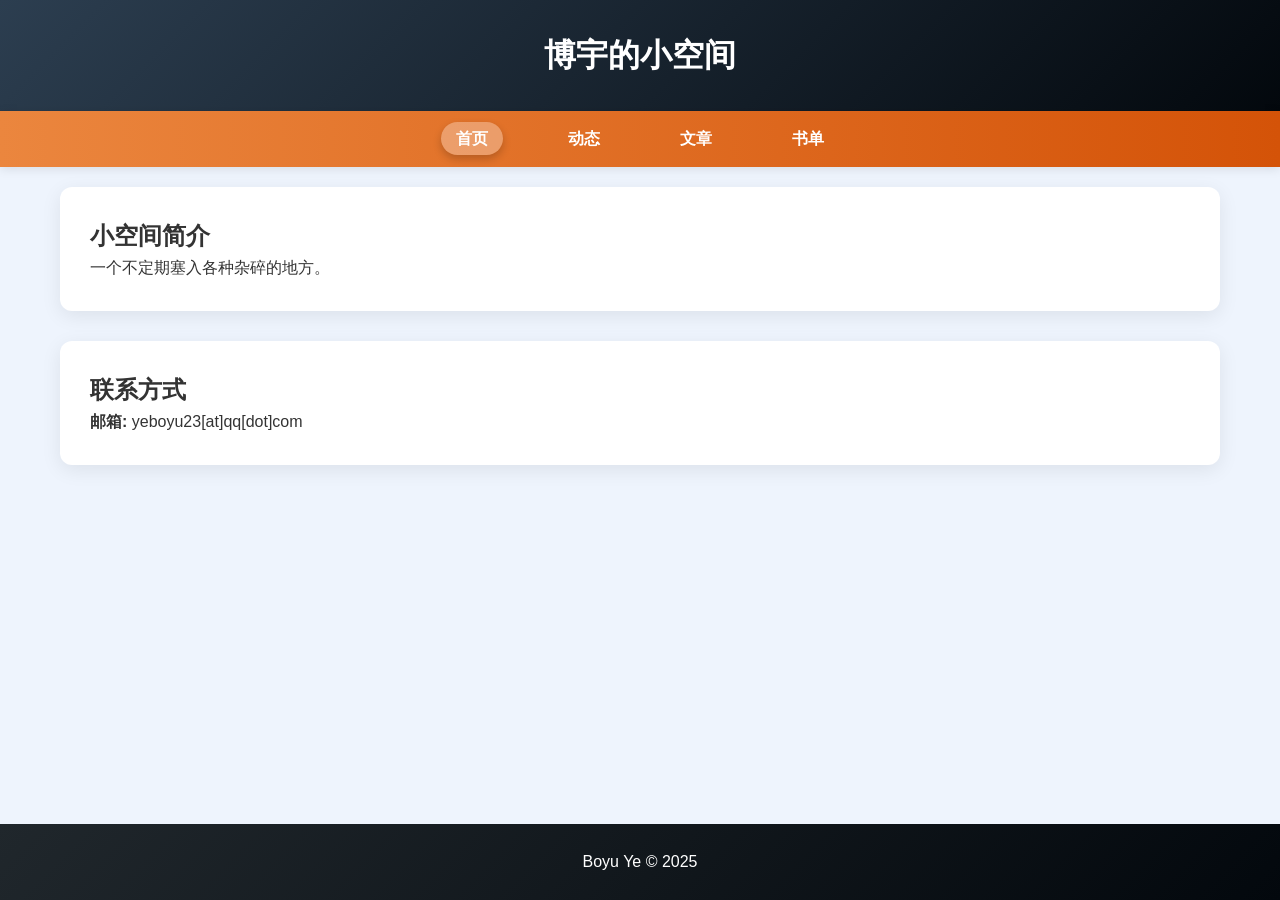
==== index.html @ 8cea668e "Change color of UI" ====
<!DOCTYPE html>
<html lang="zh-CN">
<head>
    <meta charset="UTF-8">
    <meta name="viewport" content="width=device-width, initial-scale=1.0">
    <title>Boyu Ye</title>
    <style>
        /* 基础样式 */
        * {
            margin: 0;
            padding: 0;
            box-sizing: border-box;
        }
        
        html, body {
            height: 100%;
            font-family: 'Arial', sans-serif;
            line-height: 1.6;
            background: #eef4fd;
            color: #333;
        }
        
        /* 使用Flexbox布局确保页脚在底部 */
        body {
            display: flex;
            flex-direction: column;
            min-height: 100vh;
        }
        
        /* 主要内容区域，可以自动扩展以填充空间 */
        main {
            flex: 1 0 auto;
            padding: 20px;
            max-width: 1200px;
            width: 100%;
            margin: 0 auto;
        }
        
        /* 页头样式 */
        header {
            background: linear-gradient(135deg, #2c3e50, #03080d);
            color: #ffffff;
            padding: 30px 0;
            text-align: center;
            box-shadow: 0 2px 10px rgba(0,0,0,0.2);
        }
        
        /* 导航样式 */
        nav {
            background: linear-gradient(90deg, rgb(235, 134, 62), rgb(212, 83, 8));
            color: #ffffff;
            text-align: center;
            padding: 15px 0;
            box-shadow: 0 2px 10px rgba(0,0,0,0.1);
        }
        
        nav ul {
            padding: 0;
            display: flex;
            justify-content: center;
            list-style: none;
        }
        
        nav ul li {
            margin: 0 25px;
            position: relative;
        }
        
        nav a {
            color: #ffffff;
            text-decoration: none;
            font-weight: bold;
            transition: all 0.3s ease;
            padding: 8px 15px;
            border-radius: 20px;
        }
        
        nav a:hover {
            background-color: rgba(255, 255, 255, 0.2);
            transform: translateY(-2px);
        }
        
        /* 当前页面高亮 */
        nav a.current {
            background-color: rgba(255, 255, 255, 0.3);
            box-shadow: 0 4px 8px rgba(0,0,0,0.2);
        }
        
        /* 内容区域样式 */
        .content {
            background: white;
            padding: 30px;
            border-radius: 12px;
            box-shadow: 0 5px 20px rgba(0,0,0,0.08);
            margin-bottom: 30px;
            transition: transform 0.3s ease;
        }
        
        .content:hover {
            transform: translateY(-5px);
        }
        
        /* 动态消息样式 */
        .timeline {
            margin-top: 10px; /*与标题的间距*/
        }
        
        .timeline-item {    /*将时间放在标题左侧*/
            padding: 15px 0;
            border-bottom: 2px solid #3d3d3dac;
            display: flex;
        }
        
        .timeline-item:last-child {
            border-bottom: none;
        }
        
        .timeline-date {
            font-size: 18px; /* 放大字体大小，可以按需调整值，例如：18px, 1.5rem 等 */
            min-width: 100px;
            font-weight: bold;
            color: #fa7f04;
        }
        
        .timeline-content {
            flex: 1;
        }
        
        /*tag样式*/
        .tagline {
            display: flex;
            flex-wrap: wrap;
            gap: 10px;
            margin-top: 15px;
        }
        
        .tag {
            background: #fa7f04;
            color: white;
            padding: 5px 12px;
            border-radius: 15px;
            font-size: 0.9em;
        }
        
        /* 页脚样式 - 保持在底部 */
        footer {
            background: linear-gradient(135deg, #20272c, #03080d);
            color: #ffffff;
            text-align: center;
            padding: 25px 0;
            margin-top: auto; /* 关键属性：确保页脚保持在底部 */
            width: 100%;
        }
        
        .social-links {
            margin-top: 10px;
        }
        
        .social-links a {
            color: white;
            margin: 0 10px;
            font-size: 1.2em;
            transition: color 0.3s ease;
        }
        
        .social-links a:hover {
            color: #6A5ACD;
        }
        
        /* 响应式设计 */
        @media (max-width: 768px) {
            nav ul {
                flex-direction: column;
                gap: 10px;
            }
            
            nav ul li {
                margin: 5px 0;
            }
            
            main {
                padding: 15px;
            }
            
            .content {
                padding: 20px;
            }
            
            .profile {
                flex-direction: column;
                text-align: center;
            }
        }
        
        /* 标题样式 */
        h1, h2 {
            position: center;
        }
        
        h1:after, h2:after {
            content: '';
            position: absolute;
            bottom: 0;
            left: 50%;
            background: linear-gradient(90deg, #4A90E2, #6A5ACD);
            border-radius: 2px;
        }
        
        h2:after {
            width: 60px;
        }
        
        /* 页面内容样式 */
        .page-content {
            display: none;
            animation: fadeIn 0.5s ease;
        }
        
        .page-content.active {
            display: block;
        }
        
        @keyframes fadeIn {
            from { opacity: 0; }
            to { opacity: 1; }
        }
        a {
            color: #bf2d2d;
            text-decoration: none;
            transition: all 0.3s ease;
        }
        
        a:hover {
            color: #6A5ACD;
            text-decoration: underline;
        }
        
        /* 按钮样式链接 
        .link-button {

            display: inline-block;
            background: #4A90E2;
            color: white;
            padding: 12px 25px;
            border-radius: 50px;
            margin: 10px 15px 10px 0;
            font-weight: 600;
            box-shadow: 0 4px 10px rgba(74, 144, 226, 0.3);
            transition: all 0.3s ease;
        }
        
        .link-button:hover {
            background: #6A5ACD;
            transform: translateY(-3px);
            box-shadow: 0 6px 15px rgba(106, 90, 205, 0.4);
            text-decoration: none;
        }
        */
    </style>
</head>
<body>
    <header>
        <h1>博宇的小空间</h1>
    </header>
    <nav>
        <ul>
            <li><a href="" class="nav-link current" data-page="home">首页</a></li>
            <li><a href="" class="nav-link" data-page="updates">动态</a></li>
            <li><a href="" class="nav-link" data-page="papers">文章</a></li>
            <li><a href="" class="nav-link" data-page="books">书单</a></li>
        </ul>
    </nav>
    <main>

        <!-- 首页内容 -->
        <div id="home" class="page-content active">

            <div class="content">
                        <h2>小空间简介</h2>
                        <p>一个不定期塞入各种杂碎的地方。</p>
            </div>

            <div class="content">
                <h2>联系方式</h2>
                <p><strong>邮箱:</strong> yeboyu23[at]qq[dot]com</p>
            </div>
        
        </div>
        
        <!-- 动态页面 -->
        <div id="updates" class="page-content">

            <div class="content">
                <h1>动态 2025</h1>
                <div class="timeline">

                    <div class="timeline-item">
                        <div class="timeline-date"><p>2025-9-19</p></div>
                        <div class="timeline-content">
                            <h3>更改UI配色</h3>
                            <p>调整了导航栏以及链接的配色</p>
                        </div>
                    </div>

                    <div class="timeline-item">
                        <div class="timeline-date"><p>2025-8-27</p></div>
                        <div class="timeline-content">
                            <h3>建立新页面</h3>
                            <p>建立“书单”页面</p>
                        </div>
                    </div>

                    
                    <div class="timeline-item">
                        <div class="timeline-date"><p>2025-8-25</p><p>18:05</p></div>
                        <div class="timeline-content">
                            <h3>网页建立</h3>
                            <p>搭建好网站啦~</p>
                            <div class="tagline">
                                <div class="tag">HTML</div> <div class="tag">网页</div>
                            </div>
                        </div>  
                    </div>
                    
                </div>
            </div>
        </div>

    <!--文章页面-->    
    <div id="papers" class="page-content">
        <p>*部分链接可能需要科学上网才能打开</p>
        <div class="content">
        <h1>文章目录 2025</h1>
        <div class="timeline">
            <!--目录内容开始-->

            <div class="timeline-item">
                <div class="timeline-date">2025-8-4</div>
                <div class="timeline-content">
                    <h3>交换代数 (Commutative Algebra through Exercises) 随笔 </h3>
                    <p>叶博宇</p>
                    <div class="tagline">
                        <div class="tag">交换代数</div><div class="tag"><a href="https://github.com/boyuye/boyuye.github.io/blob/homepage/pdf_folder/CommAlg.pdf" target="_blank">PDF文件</a></div>
                    </div>
                </div>
            </div>

            <div class="timeline-item">
                <div class="timeline-date">2025-6-25</div>
                    <div class="timeline-content">
                        <h3>常见偏微分方程及其解法</h3>
                        <p>叶博宇</p>
                        <div class="tagline">
                            <div class="tag">偏微分方程</div><div class="tag"><a href="https://github.com/boyuye/boyuye.github.io/blob/homepage/pdf_folder/PDE.pdf">PDF文件</a></div>
                        </div>
                    </div>
            </div>

        <!--目录内容结束-->
            
    </div>
    </div>


    <div class="content">
        <h1>文章目录 2024</h1>
        <div class="timeline">
            <!--目录内容开始-->

        <div class="timeline-item">
                <div class="timeline-date">2024-6-2</div>
                <div class="timeline-content"><h3>代数学(残次品)</h3><p>叶博宇</p>
                    <div class="tagline">
                    <div class="tag">线性代数</div><div class="tag">抽象代数</div><div class="tag"><a href="https://github.com/boyuye/boyuye.github.io/blob/homepage/pdf_folder/algebramain.pdf">PDF文件</a></div></div>
            </div>
        </div>

            <div class="timeline-item">
                <div class="timeline-date">2024-4-13</div>
                <div class="timeline-content"><h3>数学分析(残次品)</h3><p>叶博宇</p>
                    <div class="tagline">
                    <div class="tag">数学分析</div><div class="tag"><a href="https://github.com/boyuye/boyuye.github.io/blob/homepage/pdf_folder/Analysis.pdf">PDF文件</a></div></div>
            </div>
        </div>

        
        <!--目录内容结束-->
    </div>

    </div>

    </div>

    
    <!--书单页面-->
<div id="books" class="page-content">
    <div class="content"><h1>同调代数</h1>
        <div class="timeline">
                <!--目录内容开始-->
                <div class="timeline-item">
                    <div class="timeline-date">2025-8-27</div>
                        <div class="timeline-content">
                            <h3>An Introduction to Homological Algebra</h3>
                            <p>Charles A. Weibel</p>
                            <div class="tagline">
                                <div class="tag">同调代数</div><div class="tag"><a href="https://www.sas.rochester.edu/mth/sites/doug-ravenel/otherpapers/weibel-homv2.pdf">PDF文件</a></div>
                            </div>
                        </div>
                </div>


                <!--目录内容结束-->
        </div>
    </div>

<!---->



    <div class="content"><h1>代数几何</h1>
        <div class="timeline">
            <!--目录内容开始-->


            <div class="timeline-item">
                <div class="timeline-date">2025-8-27</div>
                <div class="timeline-content">
                    <h3> <p>Commutative Algebra</a></p><h4>with a View Toward Algebraic Geometry</h4></h3>
                    <p>David Eisenbud</p>
                    <div class="tagline">
                        <div class="tag">代数几何</div><div class="tag">交换代数</div><div class="tag"><a href="https://link.springer.com/book/10.1007/978-1-4612-5350-1">书籍详情</a></div>
                    </div>
                </div>
            </div>
            
            <div class="timeline-item">
                <div class="timeline-date">2025-8-27</div>
                <div class="timeline-content">
                    <h3> <p><a href="https://stacks.math.columbia.edu/" target="_blank">Stacks Project</a></p></h3>
                    <p>Columbia University in the City of New York</p>
                    <div class="tagline">
                        <div class="tag">代数几何</div>
                    </div>
                </div>
            </div>

            <div class="timeline-item">
                <div class="timeline-date">2025-8-27</div>
                <div class="timeline-content">
                    <h3> <p>Algebraic Geometry and Arithmetic Curves</p></h3>
                    <p> 刘青, Reinie Erné (Translator)</p>
                    <div class="tagline">
                        <div class="tag">代数几何</div><div class="tag"><a href="https://global.oup.com/academic/product/algebraic-geometry-and-arithmetic-curves-9780199202492?cc=tw&lang=en&">书籍详情</a></div>
                    </div>
                </div>
            </div>

            <div class="timeline-item">
                <div class="timeline-date">2025-8-27</div>
                <div class="timeline-content">
                    <h3> <p>Algebraic Geometry I</p><h4>Schemes With Examples and Exercises </h4></h3>
                    <p> Ulrich Görtz, Torsten Wedhorn</p>
                    <div class="tagline">
                        <div class="tag">代数几何</div><div class="tag"><a href="http://www.stat.ucla.edu/~ywu/1scheme.pdf" target="_blank">PDF文件</a></div>
                    </div>
                </div>
            </div>

            <div class="timeline-item">
                <div class="timeline-date">2025-8-27</div>
                <div class="timeline-content">
                    <h3>THE RISING SEA:Foundations of Algebraic Geometry</h3>
                    <p> Ravi Vakil</p>
                    <div class="tagline">
                        <div class="tag">代数几何</div><div class="tag"><a href="https://math.stanford.edu/~vakil/216blog/FOAGjul2724public.pdf" target="_blank">PDF文件</a></div>
                    </div>
                </div>
            </div>

            <!--目录内容结束-->
        </div>
    </div>
</div>



<!------------------页面底线------------------->
    </main>


    


    <footer>
        <p>Boyu Ye © 2025</p>
    </footer>

    <script>
        // 页面导航功能
        document.addEventListener('DOMContentLoaded', function() {
            // 获取所有导航链接
            const navLinks = document.querySelectorAll('.nav-link');
            const pageContents = document.querySelectorAll('.page-content');
            
            // 为每个导航链接添加点击事件
            navLinks.forEach(link => {
                link.addEventListener('click', function(e) {
                    e.preventDefault();
                    
                    // 获取目标页面ID
                    const targetPage = this.getAttribute('data-page');
                    
                    // 隐藏所有页面内容
                    pageContents.forEach(page => {
                        page.classList.remove('active');
                    });
                    
                    // 显示目标页面
                    document.getElementById(targetPage).classList.add('active');
                    
                    // 更新导航链接的活动状态
                    navLinks.forEach(link => {
                        link.classList.remove('current');
                    });
                    this.classList.add('current');
                    
                    // 滚动到页面顶部
                    window.scrollTo(0, 0);
                });
            });
        });
    </script>
</body>
</html>
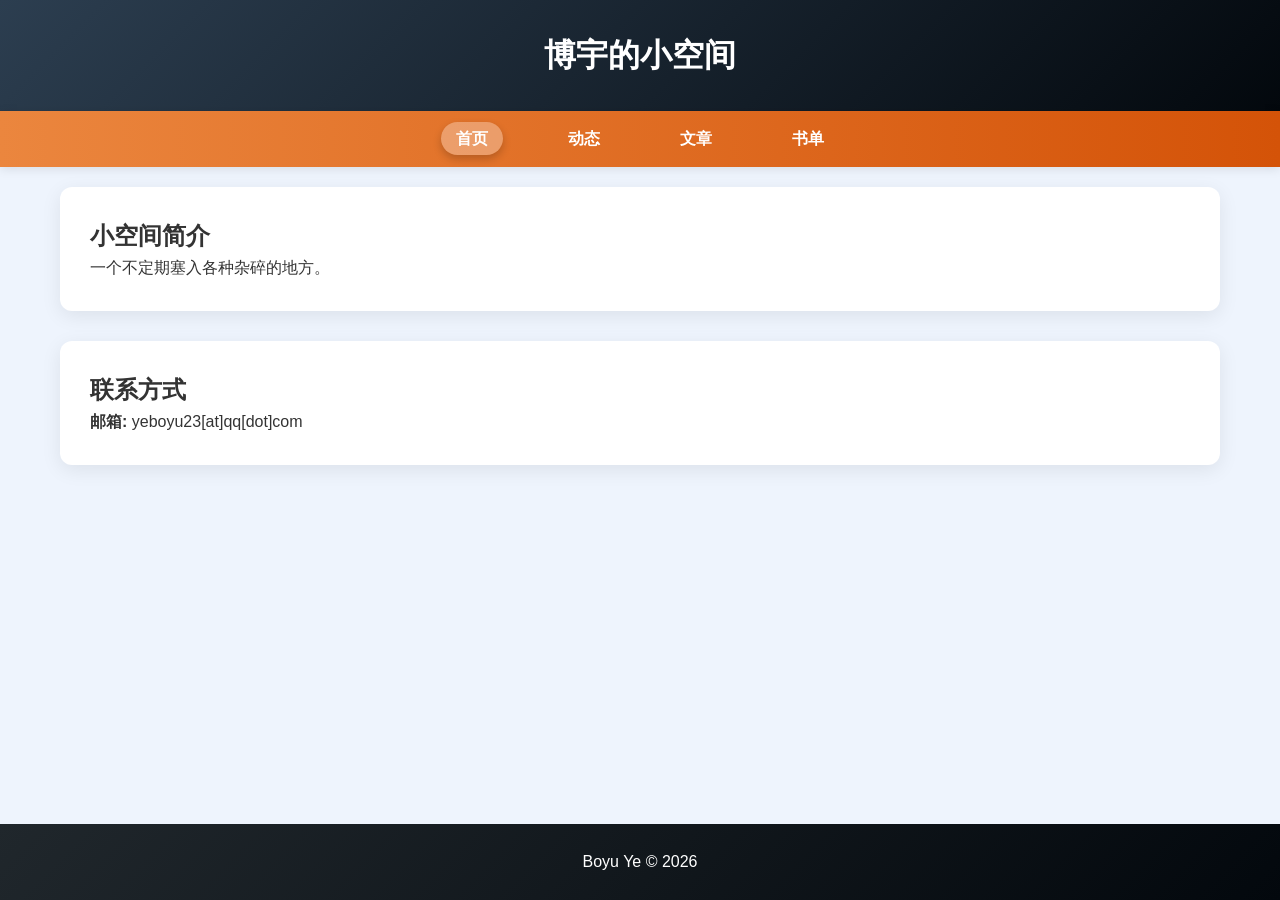
==== commit b56b1f62: "Add files via upload" ====
--- a/index.html
+++ b/index.html
@@ -3,8 +3,8 @@
 <head>
     <meta charset="UTF-8">
     <meta name="viewport" content="width=device-width, initial-scale=1.0">
-    <title>Boyu Ye</title>
-    <style>
+    <title>Boyu Ye - 首页</title>
+        <style>
         /* 基础样式 */
         * {
             margin: 0;
@@ -109,6 +109,8 @@
             padding: 15px 0;
             border-bottom: 2px solid #3d3d3dac;
             display: flex;
+            position: relative;
+            /*align-items: center;*/
         }
         
         .timeline-item:last-child {
@@ -124,8 +126,39 @@
         
         .timeline-content {
             flex: 1;
-        }
-        
+            padding-right: 150px
+        }
+        
+        /* 下载链接容器 - 放在右边中间 */
+        .download-link {
+            position: absolute;
+            right: 0;
+            top: 50%;
+            transform: translateY(-50%);
+            display: flex;
+            align-items: center;
+        }
+        
+        .download-link a {
+            background: #4A90E2;
+            color: white !important;
+            padding: 6px 14px;
+            border-radius: 20px;
+            text-decoration: none;
+            font-weight: 600;
+            font-size: 0.85em;
+            transition: all 0.3s ease;
+            box-shadow: 0 2px 8px rgba(74, 144, 226, 0.3);
+            white-space: nowrap;
+        }
+        
+        .download-link a:hover {
+            background: #357ABD;
+            transform: translateY(-2px);
+            box-shadow: 0 4px 12px rgba(74, 144, 226, 0.5);
+            text-decoration: none;
+        }
+
         /*tag样式*/
         .tagline {
             display: flex;
@@ -235,46 +268,31 @@
             text-decoration: underline;
         }
         
-        /* 按钮样式链接 
-        .link-button {
-
-            display: inline-block;
-            background: #4A90E2;
-            color: white;
-            padding: 12px 25px;
-            border-radius: 50px;
-            margin: 10px 15px 10px 0;
-            font-weight: 600;
-            box-shadow: 0 4px 10px rgba(74, 144, 226, 0.3);
-            transition: all 0.3s ease;
-        }
-        
-        .link-button:hover {
-            background: #6A5ACD;
-            transform: translateY(-3px);
-            box-shadow: 0 6px 15px rgba(106, 90, 205, 0.4);
-            text-decoration: none;
-        }
-        */
+        /* 导航栏链接hover时不改变颜色 */
+        nav a:hover {
+            color: #ffffff;
+            text-decoration: none;
+        }
     </style>
 </head>
 <body>
     <header>
         <h1>博宇的小空间</h1>
+        <p></p>
     </header>
+    
     <nav>
         <ul>
-            <li><a href="" class="nav-link current" data-page="home">首页</a></li>
-            <li><a href="" class="nav-link" data-page="updates">动态</a></li>
-            <li><a href="" class="nav-link" data-page="papers">文章</a></li>
-            <li><a href="" class="nav-link" data-page="books">书单</a></li>
+            <li><a href="index.html" class="current">首页</a></li>
+            <li><a href="news.html">动态</a></li>
+            <li><a href="papers.html">文章</a></li>
+            <li><a href="books.html">书单</a></li>
         </ul>
     </nav>
+
     <main>
 
         <!-- 首页内容 -->
-        <div id="home" class="page-content active">
-
             <div class="content">
                         <h2>小空间简介</h2>
                         <p>一个不定期塞入各种杂碎的地方。</p>
@@ -284,251 +302,14 @@
                 <h2>联系方式</h2>
                 <p><strong>邮箱:</strong> yeboyu23[at]qq[dot]com</p>
             </div>
-        
         </div>
-        
-        <!-- 动态页面 -->
-        <div id="updates" class="page-content">
-
-            <div class="content">
-                <h1>动态 2025</h1>
-                <div class="timeline">
-
-                    <div class="timeline-item">
-                        <div class="timeline-date"><p>2025-9-19</p></div>
-                        <div class="timeline-content">
-                            <h3>更改UI配色</h3>
-                            <p>调整了导航栏以及链接的配色</p>
-                        </div>
-                    </div>
-
-                    <div class="timeline-item">
-                        <div class="timeline-date"><p>2025-8-27</p></div>
-                        <div class="timeline-content">
-                            <h3>建立新页面</h3>
-                            <p>建立“书单”页面</p>
-                        </div>
-                    </div>
-
-                    
-                    <div class="timeline-item">
-                        <div class="timeline-date"><p>2025-8-25</p><p>18:05</p></div>
-                        <div class="timeline-content">
-                            <h3>网页建立</h3>
-                            <p>搭建好网站啦~</p>
-                            <div class="tagline">
-                                <div class="tag">HTML</div> <div class="tag">网页</div>
-                            </div>
-                        </div>  
-                    </div>
-                    
-                </div>
-            </div>
-        </div>
-
-    <!--文章页面-->    
-    <div id="papers" class="page-content">
-        <p>*部分链接可能需要科学上网才能打开</p>
-        <div class="content">
-        <h1>文章目录 2025</h1>
-        <div class="timeline">
-            <!--目录内容开始-->
-
-            <div class="timeline-item">
-                <div class="timeline-date">2025-8-4</div>
-                <div class="timeline-content">
-                    <h3>交换代数 (Commutative Algebra through Exercises) 随笔 </h3>
-                    <p>叶博宇</p>
-                    <div class="tagline">
-                        <div class="tag">交换代数</div><div class="tag"><a href="https://github.com/boyuye/boyuye.github.io/blob/homepage/pdf_folder/CommAlg.pdf" target="_blank">PDF文件</a></div>
-                    </div>
-                </div>
-            </div>
-
-            <div class="timeline-item">
-                <div class="timeline-date">2025-6-25</div>
-                    <div class="timeline-content">
-                        <h3>常见偏微分方程及其解法</h3>
-                        <p>叶博宇</p>
-                        <div class="tagline">
-                            <div class="tag">偏微分方程</div><div class="tag"><a href="https://github.com/boyuye/boyuye.github.io/blob/homepage/pdf_folder/PDE.pdf">PDF文件</a></div>
-                        </div>
-                    </div>
-            </div>
-
-        <!--目录内容结束-->
-            
-    </div>
-    </div>
-
-
-    <div class="content">
-        <h1>文章目录 2024</h1>
-        <div class="timeline">
-            <!--目录内容开始-->
-
-        <div class="timeline-item">
-                <div class="timeline-date">2024-6-2</div>
-                <div class="timeline-content"><h3>代数学(残次品)</h3><p>叶博宇</p>
-                    <div class="tagline">
-                    <div class="tag">线性代数</div><div class="tag">抽象代数</div><div class="tag"><a href="https://github.com/boyuye/boyuye.github.io/blob/homepage/pdf_folder/algebramain.pdf">PDF文件</a></div></div>
-            </div>
-        </div>
-
-            <div class="timeline-item">
-                <div class="timeline-date">2024-4-13</div>
-                <div class="timeline-content"><h3>数学分析(残次品)</h3><p>叶博宇</p>
-                    <div class="tagline">
-                    <div class="tag">数学分析</div><div class="tag"><a href="https://github.com/boyuye/boyuye.github.io/blob/homepage/pdf_folder/Analysis.pdf">PDF文件</a></div></div>
-            </div>
-        </div>
-
-        
-        <!--目录内容结束-->
-    </div>
-
-    </div>
-
-    </div>
-
-    
-    <!--书单页面-->
-<div id="books" class="page-content">
-    <div class="content"><h1>同调代数</h1>
-        <div class="timeline">
-                <!--目录内容开始-->
-                <div class="timeline-item">
-                    <div class="timeline-date">2025-8-27</div>
-                        <div class="timeline-content">
-                            <h3>An Introduction to Homological Algebra</h3>
-                            <p>Charles A. Weibel</p>
-                            <div class="tagline">
-                                <div class="tag">同调代数</div><div class="tag"><a href="https://www.sas.rochester.edu/mth/sites/doug-ravenel/otherpapers/weibel-homv2.pdf">PDF文件</a></div>
-                            </div>
-                        </div>
-                </div>
-
-
-                <!--目录内容结束-->
-        </div>
-    </div>
-
-<!---->
-
-
-
-    <div class="content"><h1>代数几何</h1>
-        <div class="timeline">
-            <!--目录内容开始-->
-
-
-            <div class="timeline-item">
-                <div class="timeline-date">2025-8-27</div>
-                <div class="timeline-content">
-                    <h3> <p>Commutative Algebra</a></p><h4>with a View Toward Algebraic Geometry</h4></h3>
-                    <p>David Eisenbud</p>
-                    <div class="tagline">
-                        <div class="tag">代数几何</div><div class="tag">交换代数</div><div class="tag"><a href="https://link.springer.com/book/10.1007/978-1-4612-5350-1">书籍详情</a></div>
-                    </div>
-                </div>
-            </div>
-            
-            <div class="timeline-item">
-                <div class="timeline-date">2025-8-27</div>
-                <div class="timeline-content">
-                    <h3> <p><a href="https://stacks.math.columbia.edu/" target="_blank">Stacks Project</a></p></h3>
-                    <p>Columbia University in the City of New York</p>
-                    <div class="tagline">
-                        <div class="tag">代数几何</div>
-                    </div>
-                </div>
-            </div>
-
-            <div class="timeline-item">
-                <div class="timeline-date">2025-8-27</div>
-                <div class="timeline-content">
-                    <h3> <p>Algebraic Geometry and Arithmetic Curves</p></h3>
-                    <p> 刘青, Reinie Erné (Translator)</p>
-                    <div class="tagline">
-                        <div class="tag">代数几何</div><div class="tag"><a href="https://global.oup.com/academic/product/algebraic-geometry-and-arithmetic-curves-9780199202492?cc=tw&lang=en&">书籍详情</a></div>
-                    </div>
-                </div>
-            </div>
-
-            <div class="timeline-item">
-                <div class="timeline-date">2025-8-27</div>
-                <div class="timeline-content">
-                    <h3> <p>Algebraic Geometry I</p><h4>Schemes With Examples and Exercises </h4></h3>
-                    <p> Ulrich Görtz, Torsten Wedhorn</p>
-                    <div class="tagline">
-                        <div class="tag">代数几何</div><div class="tag"><a href="http://www.stat.ucla.edu/~ywu/1scheme.pdf" target="_blank">PDF文件</a></div>
-                    </div>
-                </div>
-            </div>
-
-            <div class="timeline-item">
-                <div class="timeline-date">2025-8-27</div>
-                <div class="timeline-content">
-                    <h3>THE RISING SEA:Foundations of Algebraic Geometry</h3>
-                    <p> Ravi Vakil</p>
-                    <div class="tagline">
-                        <div class="tag">代数几何</div><div class="tag"><a href="https://math.stanford.edu/~vakil/216blog/FOAGjul2724public.pdf" target="_blank">PDF文件</a></div>
-                    </div>
-                </div>
-            </div>
-
-            <!--目录内容结束-->
-        </div>
-    </div>
-</div>
-
-
-
-<!------------------页面底线------------------->
-    </main>
-
-
-    
-
+
+
+
+</main>
 
     <footer>
-        <p>Boyu Ye © 2025</p>
+        <p>Boyu Ye © 2026</p>
     </footer>
-
-    <script>
-        // 页面导航功能
-        document.addEventListener('DOMContentLoaded', function() {
-            // 获取所有导航链接
-            const navLinks = document.querySelectorAll('.nav-link');
-            const pageContents = document.querySelectorAll('.page-content');
-            
-            // 为每个导航链接添加点击事件
-            navLinks.forEach(link => {
-                link.addEventListener('click', function(e) {
-                    e.preventDefault();
-                    
-                    // 获取目标页面ID
-                    const targetPage = this.getAttribute('data-page');
-                    
-                    // 隐藏所有页面内容
-                    pageContents.forEach(page => {
-                        page.classList.remove('active');
-                    });
-                    
-                    // 显示目标页面
-                    document.getElementById(targetPage).classList.add('active');
-                    
-                    // 更新导航链接的活动状态
-                    navLinks.forEach(link => {
-                        link.classList.remove('current');
-                    });
-                    this.classList.add('current');
-                    
-                    // 滚动到页面顶部
-                    window.scrollTo(0, 0);
-                });
-            });
-        });
-    </script>
 </body>
 </html>
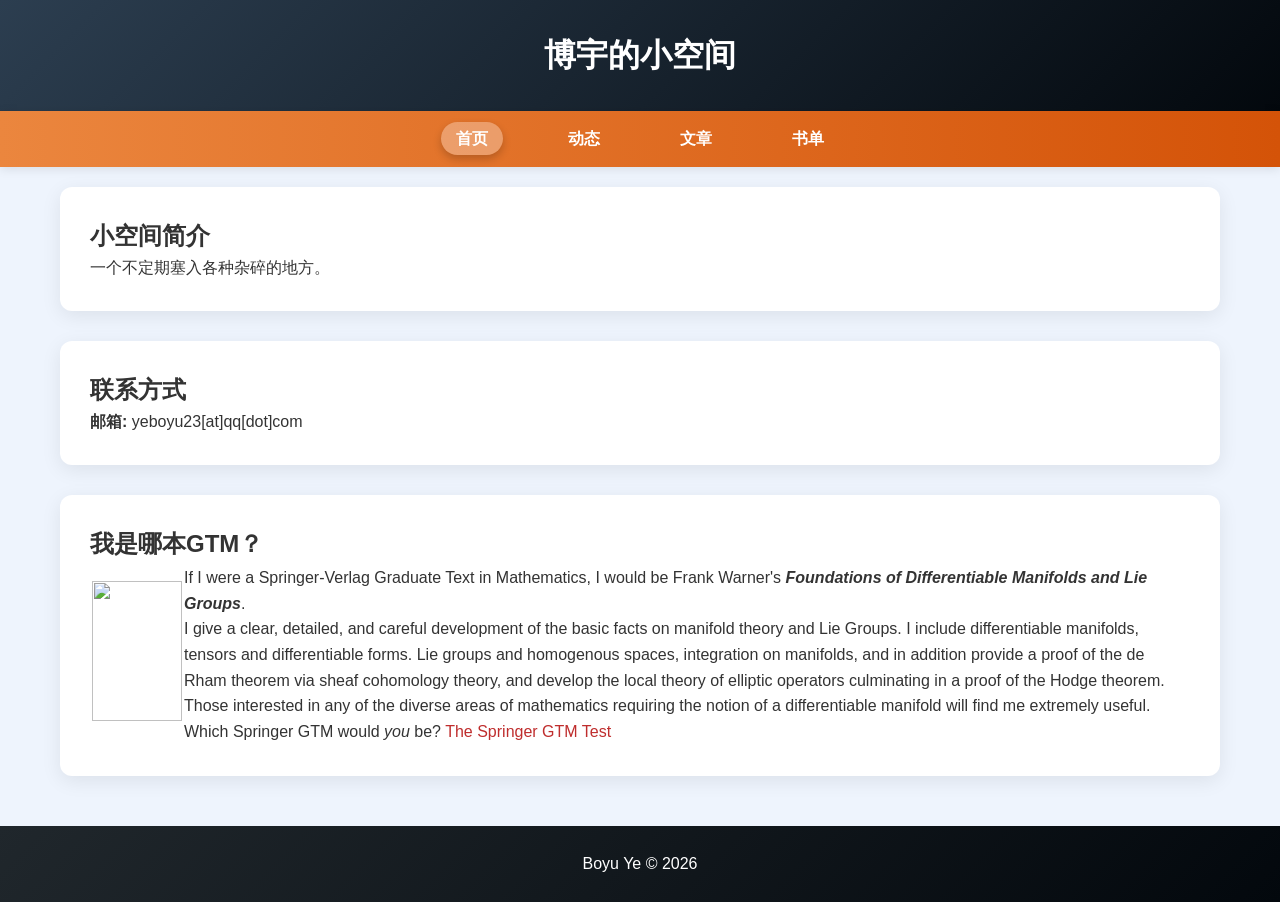
==== commit 999cde80: "Add two papers" ====
--- a/index.html
+++ b/index.html
@@ -304,8 +304,11 @@
             </div>
         </div>
 
-
-
+        <div class="content">
+        <h2>我是哪本GTM？</h2>
+        <table><tr><td><img src="http://math.jhu.edu/~savitt/GTM/warner.jpg" width=90 height=140 alt=""></td><td><p>If I were a Springer-Verlag Graduate Text in Mathematics, I would be Frank Warner's <b><i>Foundations of Differentiable Manifolds and Lie Groups</i></b>.</p><p> I give a clear, detailed, and careful development of the basic facts on manifold theory and Lie Groups. I include differentiable manifolds, tensors and differentiable forms. Lie groups and homogenous spaces, integration on manifolds, and in addition provide a proof of the de Rham theorem via sheaf cohomology theory, and develop the local theory of elliptic operators culminating in a proof of the Hodge theorem.  Those interested in any of the diverse areas of mathematics requiring the notion of a differentiable manifold will find me extremely useful.  </p> <p>Which Springer GTM would <i>you</i> be?  <a href="http://math.jhu.edu/~savitt/GTM.html">The Springer GTM Test</a></p></td></tr></table>
+
+    </div>
 </main>
 
     <footer>
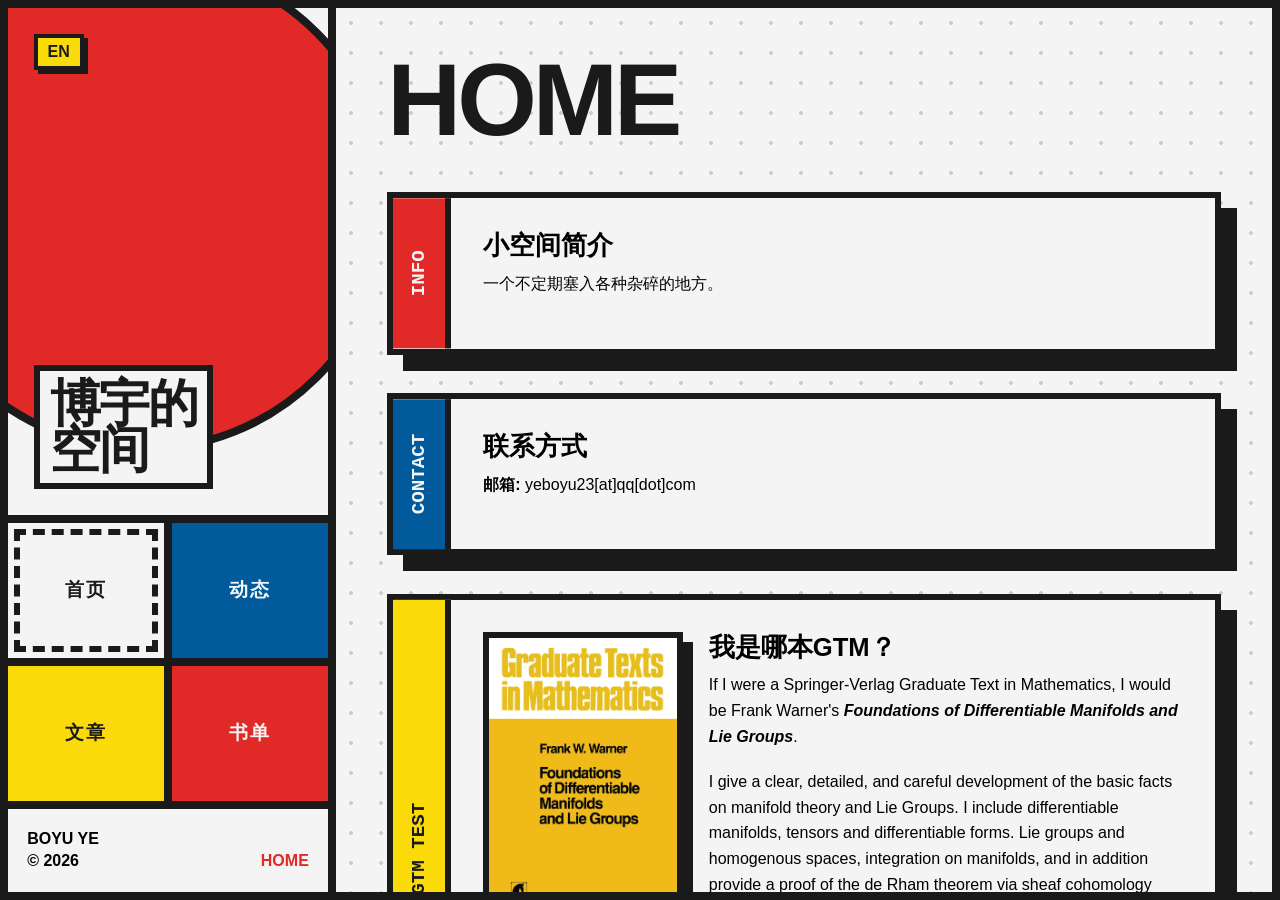
==== commit 7f223fdd: "Fix some bugs" ====
--- a/index.html
+++ b/index.html
@@ -1,318 +1,63 @@
-<!DOCTYPE html>
-<html lang="zh-CN">
-<head>
-    <meta charset="UTF-8">
-    <meta name="viewport" content="width=device-width, initial-scale=1.0">
-    <title>Boyu Ye - 首页</title>
-        <style>
-        /* 基础样式 */
-        * {
-            margin: 0;
-            padding: 0;
-            box-sizing: border-box;
-        }
-        
-        html, body {
-            height: 100%;
-            font-family: 'Arial', sans-serif;
-            line-height: 1.6;
-            background: #eef4fd;
-            color: #333;
-        }
-        
-        /* 使用Flexbox布局确保页脚在底部 */
-        body {
-            display: flex;
-            flex-direction: column;
-            min-height: 100vh;
-        }
-        
-        /* 主要内容区域，可以自动扩展以填充空间 */
-        main {
-            flex: 1 0 auto;
-            padding: 20px;
-            max-width: 1200px;
-            width: 100%;
-            margin: 0 auto;
-        }
-        
-        /* 页头样式 */
-        header {
-            background: linear-gradient(135deg, #2c3e50, #03080d);
-            color: #ffffff;
-            padding: 30px 0;
-            text-align: center;
-            box-shadow: 0 2px 10px rgba(0,0,0,0.2);
-        }
-        
-        /* 导航样式 */
-        nav {
-            background: linear-gradient(90deg, rgb(235, 134, 62), rgb(212, 83, 8));
-            color: #ffffff;
-            text-align: center;
-            padding: 15px 0;
-            box-shadow: 0 2px 10px rgba(0,0,0,0.1);
-        }
-        
-        nav ul {
-            padding: 0;
-            display: flex;
-            justify-content: center;
-            list-style: none;
-        }
-        
-        nav ul li {
-            margin: 0 25px;
-            position: relative;
-        }
-        
-        nav a {
-            color: #ffffff;
-            text-decoration: none;
-            font-weight: bold;
-            transition: all 0.3s ease;
-            padding: 8px 15px;
-            border-radius: 20px;
-        }
-        
-        nav a:hover {
-            background-color: rgba(255, 255, 255, 0.2);
-            transform: translateY(-2px);
-        }
-        
-        /* 当前页面高亮 */
-        nav a.current {
-            background-color: rgba(255, 255, 255, 0.3);
-            box-shadow: 0 4px 8px rgba(0,0,0,0.2);
-        }
-        
-        /* 内容区域样式 */
-        .content {
-            background: white;
-            padding: 30px;
-            border-radius: 12px;
-            box-shadow: 0 5px 20px rgba(0,0,0,0.08);
-            margin-bottom: 30px;
-            transition: transform 0.3s ease;
-        }
-        
-        .content:hover {
-            transform: translateY(-5px);
-        }
-        
-        /* 动态消息样式 */
-        .timeline {
-            margin-top: 10px; /*与标题的间距*/
-        }
-        
-        .timeline-item {    /*将时间放在标题左侧*/
-            padding: 15px 0;
-            border-bottom: 2px solid #3d3d3dac;
-            display: flex;
-            position: relative;
-            /*align-items: center;*/
-        }
-        
-        .timeline-item:last-child {
-            border-bottom: none;
-        }
-        
-        .timeline-date {
-            font-size: 18px; /* 放大字体大小，可以按需调整值，例如：18px, 1.5rem 等 */
-            min-width: 100px;
-            font-weight: bold;
-            color: #fa7f04;
-        }
-        
-        .timeline-content {
-            flex: 1;
-            padding-right: 150px
-        }
-        
-        /* 下载链接容器 - 放在右边中间 */
-        .download-link {
-            position: absolute;
-            right: 0;
-            top: 50%;
-            transform: translateY(-50%);
-            display: flex;
-            align-items: center;
-        }
-        
-        .download-link a {
-            background: #4A90E2;
-            color: white !important;
-            padding: 6px 14px;
-            border-radius: 20px;
-            text-decoration: none;
-            font-weight: 600;
-            font-size: 0.85em;
-            transition: all 0.3s ease;
-            box-shadow: 0 2px 8px rgba(74, 144, 226, 0.3);
-            white-space: nowrap;
-        }
-        
-        .download-link a:hover {
-            background: #357ABD;
-            transform: translateY(-2px);
-            box-shadow: 0 4px 12px rgba(74, 144, 226, 0.5);
-            text-decoration: none;
-        }
-
-        /*tag样式*/
-        .tagline {
-            display: flex;
-            flex-wrap: wrap;
-            gap: 10px;
-            margin-top: 15px;
-        }
-        
-        .tag {
-            background: #fa7f04;
-            color: white;
-            padding: 5px 12px;
-            border-radius: 15px;
-            font-size: 0.9em;
-        }
-        
-        /* 页脚样式 - 保持在底部 */
-        footer {
-            background: linear-gradient(135deg, #20272c, #03080d);
-            color: #ffffff;
-            text-align: center;
-            padding: 25px 0;
-            margin-top: auto; /* 关键属性：确保页脚保持在底部 */
-            width: 100%;
-        }
-        
-        .social-links {
-            margin-top: 10px;
-        }
-        
-        .social-links a {
-            color: white;
-            margin: 0 10px;
-            font-size: 1.2em;
-            transition: color 0.3s ease;
-        }
-        
-        .social-links a:hover {
-            color: #6A5ACD;
-        }
-        
-        /* 响应式设计 */
-        @media (max-width: 768px) {
-            nav ul {
-                flex-direction: column;
-                gap: 10px;
-            }
-            
-            nav ul li {
-                margin: 5px 0;
-            }
-            
-            main {
-                padding: 15px;
-            }
-            
-            .content {
-                padding: 20px;
-            }
-            
-            .profile {
-                flex-direction: column;
-                text-align: center;
-            }
-        }
-        
-        /* 标题样式 */
-        h1, h2 {
-            position: center;
-        }
-        
-        h1:after, h2:after {
-            content: '';
-            position: absolute;
-            bottom: 0;
-            left: 50%;
-            background: linear-gradient(90deg, #4A90E2, #6A5ACD);
-            border-radius: 2px;
-        }
-        
-        h2:after {
-            width: 60px;
-        }
-        
-        /* 页面内容样式 */
-        .page-content {
-            display: none;
-            animation: fadeIn 0.5s ease;
-        }
-        
-        .page-content.active {
-            display: block;
-        }
-        
-        @keyframes fadeIn {
-            from { opacity: 0; }
-            to { opacity: 1; }
-        }
-        a {
-            color: #bf2d2d;
-            text-decoration: none;
-            transition: all 0.3s ease;
-        }
-        
-        a:hover {
-            color: #6A5ACD;
-            text-decoration: underline;
-        }
-        
-        /* 导航栏链接hover时不改变颜色 */
-        nav a:hover {
-            color: #ffffff;
-            text-decoration: none;
-        }
-    </style>
-</head>
-<body>
-    <header>
-        <h1>博宇的小空间</h1>
-        <p></p>
-    </header>
-    
-    <nav>
-        <ul>
-            <li><a href="index.html" class="current">首页</a></li>
-            <li><a href="news.html">动态</a></li>
-            <li><a href="papers.html">文章</a></li>
-            <li><a href="books.html">书单</a></li>
-        </ul>
-    </nav>
-
-    <main>
-
-        <!-- 首页内容 -->
-            <div class="content">
-                        <h2>小空间简介</h2>
-                        <p>一个不定期塞入各种杂碎的地方。</p>
-            </div>
-
-            <div class="content">
-                <h2>联系方式</h2>
-                <p><strong>邮箱:</strong> yeboyu23[at]qq[dot]com</p>
-            </div>
-        </div>
-
-        <div class="content">
-        <h2>我是哪本GTM？</h2>
-        <table><tr><td><img src="http://math.jhu.edu/~savitt/GTM/warner.jpg" width=90 height=140 alt=""></td><td><p>If I were a Springer-Verlag Graduate Text in Mathematics, I would be Frank Warner's <b><i>Foundations of Differentiable Manifolds and Lie Groups</i></b>.</p><p> I give a clear, detailed, and careful development of the basic facts on manifold theory and Lie Groups. I include differentiable manifolds, tensors and differentiable forms. Lie groups and homogenous spaces, integration on manifolds, and in addition provide a proof of the de Rham theorem via sheaf cohomology theory, and develop the local theory of elliptic operators culminating in a proof of the Hodge theorem.  Those interested in any of the diverse areas of mathematics requiring the notion of a differentiable manifold will find me extremely useful.  </p> <p>Which Springer GTM would <i>you</i> be?  <a href="http://math.jhu.edu/~savitt/GTM.html">The Springer GTM Test</a></p></td></tr></table>
-
-    </div>
-</main>
-
-    <footer>
-        <p>Boyu Ye © 2026</p>
-    </footer>
-</body>
+<!DOCTYPE html>
+<html lang="zh-CN">
+<head>
+    <meta charset="UTF-8">
+    <meta name="viewport" content="width=device-width, initial-scale=1.0">
+    <title>Boyu Ye - 首页</title>
+    <link rel="stylesheet" href="style.css">
+</head>
+<body>
+    <div class="app-layout">
+        
+        <aside>
+            <header>
+                <a href="index_en.html" class="lang-toggle">EN</a>
+                <h1>博宇的<br>空间</h1>
+            </header>
+            <nav>
+                <a href="index.html" class="nav-home current">首页</a>
+                <a href="news.html" class="nav-news ">动态</a>
+                <a href="papers.html" class="nav-papers ">文章</a>
+                <a href="books.html" class="nav-books ">书单</a>
+            </nav>
+            <footer>
+                <div>Boyu Ye<br>© 2026</div>
+                <div class="bauhaus-tag">HOME</div>
+            </footer>
+        </aside>
+
+        <main>
+            <div class="page-title">HOME</div>
+
+            <article class="bauhaus-card">
+                <div class="card-date date-red">INFO</div>
+                <div class="card-content">
+                    <h3>小空间简介</h3>
+                    <p>一个不定期塞入各种杂碎的地方。</p>
+                </div>
+            </article>
+
+            <article class="bauhaus-card">
+                <div class="card-date date-blue">CONTACT</div>
+                <div class="card-content">
+                    <h3>联系方式</h3>
+                    <p><strong>邮箱:</strong> yeboyu23[at]qq[dot]com</p>
+                </div>
+            </article>
+
+            <article class="bauhaus-card">
+                <div class="card-date date-yellow">GTM TEST</div>
+                <div class="card-content home-grid">
+                    <img src="GTM94.jpg" alt="GTM Book Cover">
+                    <div>
+                        <h3>我是哪本GTM？</h3>
+                        <p>If I were a Springer-Verlag Graduate Text in Mathematics, I would be Frank Warner's <b><i>Foundations of Differentiable Manifolds and Lie Groups</i></b>.</p>
+                        <p>I give a clear, detailed, and careful development of the basic facts on manifold theory and Lie Groups. I include differentiable manifolds, tensors and differentiable forms. Lie groups and homogenous spaces, integration on manifolds, and in addition provide a proof of the de Rham theorem via sheaf cohomology theory, and develop the local theory of elliptic operators culminating in a proof of the Hodge theorem. Those interested in any of the diverse areas of mathematics requiring the notion of a differentiable manifold will find me extremely useful.</p>
+                        <a href="http://math.jhu.edu/~savitt/GTM.html" class="action-btn" target="_blank">The Springer GTM Test</a>
+                    </div>
+                </div>
+            </article>
+        </main>
+    </div>
+</body>
 </html>
--- a/style.css
+++ b/style.css
@@ -0,0 +1,380 @@
+/* BAUHAUS & MONDRIAN RADICAL GRID SYSTEM */
+:root {
+    --red: #E12A27;
+    --blue: #005A9C;
+    --yellow: #FADB09;
+    --black: #1A1A1A;
+    --white: #F4F4F4;
+    --gray: #CCCCCC;
+}
+
+* {
+    margin: 0;
+    padding: 0;
+    box-sizing: border-box;
+}
+
+html, body {
+    width: 100vw;
+    height: 100vh;
+    overflow: hidden; 
+    font-family: 'Helvetica Neue', 'Arial Black', sans-serif;
+    background-color: var(--black); 
+}
+
+.app-layout {
+    display: grid;
+    grid-template-columns: clamp(300px, 25vw, 400px) 1fr;
+    height: 100vh;
+    width: 100vw;
+    gap: 8px; 
+    padding: 8px; 
+}
+
+/* --- LEFT SIDEBAR (ASIDE) --- */
+aside {
+    display: flex;
+    flex-direction: column;
+    gap: 8px; 
+    background: var(--black);
+}
+
+aside > * {
+    background: var(--white);
+}
+
+/* Branding Header */
+header {
+    flex: 1; 
+    position: relative;
+    overflow: hidden;
+    display: flex;
+    flex-direction: column;
+    justify-content: flex-end;
+    padding: 2vw;
+}
+
+header::before {
+    content: '';
+    position: absolute;
+    top: -10%;
+    right: -20%;
+    width: 150%;
+    aspect-ratio: 1/1;
+    background: var(--red);
+    border-radius: 50%;
+    border: 8px solid var(--black);
+    z-index: 1;
+}
+
+h1 {
+    position: relative;
+    z-index: 2;
+    font-size: clamp(2.5rem, 4vw, 5rem);
+    font-weight: 900;
+    line-height: 0.9;
+    text-transform: uppercase;
+    letter-spacing: -2px;
+    color: var(--black);
+    background: var(--white);
+    padding: 10px;
+    border: 6px solid var(--black);
+    display: inline-block;
+    align-self: flex-start;
+}
+
+/* Language Toggle Button */
+.lang-toggle {
+    position: absolute;
+    top: 2vw;
+    left: 2vw;
+    z-index: 10;
+    background: var(--yellow);
+    color: var(--black);
+    border: 4px solid var(--black);
+    padding: 5px 10px;
+    font-weight: 900;
+    font-size: 1rem;
+    text-decoration: none;
+    text-transform: uppercase;
+    box-shadow: 4px 4px 0 var(--black);
+    transition: all 0.1s;
+}
+
+.lang-toggle:hover {
+    transform: translate(2px, 2px);
+    box-shadow: 2px 2px 0 var(--black);
+    background: var(--black);
+    color: var(--yellow);
+}
+
+/* Navigation Matrix */
+nav {
+    display: grid;
+    grid-template-columns: 1fr 1fr;
+    grid-auto-rows: minmax(120px, 15vh);
+    gap: 8px;
+    background: var(--black);
+}
+
+nav a {
+    display: flex;
+    justify-content: center;
+    align-items: center;
+    font-size: clamp(1.2rem, 1.5vw, 1.8rem);
+    font-weight: 900;
+    text-decoration: none;
+    text-transform: uppercase;
+    letter-spacing: 2px;
+    transition: all 0.2s ease;
+    position: relative;
+    overflow: hidden;
+}
+
+nav a.nav-home { background: var(--white); color: var(--black); }
+nav a.nav-news { background: var(--blue); color: var(--white); }
+nav a.nav-papers { background: var(--yellow); color: var(--black); }
+nav a.nav-books { background: var(--red); color: var(--white); }
+
+nav a:hover {
+    filter: brightness(1.2);
+    transform: scale(0.95);
+}
+
+nav a.current::after {
+    content: '';
+    position: absolute;
+    inset: 6px;
+    border: 6px dashed var(--black);
+    pointer-events: none;
+}
+nav a.nav-home.current::after, nav a.nav-papers.current::after { border-color: var(--black); }
+nav a.nav-news.current::after, nav a.nav-books.current::after { border-color: var(--white); }
+
+
+/* Footer Info */
+footer {
+    padding: 1.5vw;
+    font-weight: 900;
+    font-size: 1rem;
+    text-transform: uppercase;
+    line-height: 1.4;
+    display: flex;
+    justify-content: space-between;
+    align-items: flex-end;
+}
+.bauhaus-tag {
+    text-align: right;
+    color: var(--red);
+}
+
+/* --- RIGHT MAIN CONTENT AREA --- */
+main {
+    background-color: var(--white);
+    overflow-y: auto;
+    overflow-x: hidden;
+    padding: clamp(2rem, 4vw, 5rem);
+    position: relative;
+    background-image: radial-gradient(circle, var(--gray) 2px, transparent 2px);
+    background-size: 30px 30px;
+}
+
+/* Big Page Titles */
+.page-title {
+    font-size: clamp(4rem, 8vw, 8rem);
+    font-weight: 900;
+    line-height: 0.8;
+    color: var(--black);
+    text-transform: uppercase;
+    margin-bottom: 4vw;
+    letter-spacing: -4px;
+    word-break: break-word;
+}
+
+/* Section Subtitles */
+.section-title {
+    background: var(--black);
+    color: var(--white);
+    display: inline-block;
+    padding: 15px 30px;
+    font-size: clamp(2rem, 3vw, 3rem);
+    margin: 4vw 0 2vw 0;
+    text-transform: uppercase;
+    font-weight: 900;
+}
+.section-title:first-child {
+    margin-top: 0;
+}
+.section-title.yellow-theme { background: var(--yellow); color: var(--black); border: 6px solid var(--black); box-shadow: 12px 12px 0 var(--black); }
+.section-title.blue-theme { background: var(--blue); color: var(--white); border: 6px solid var(--black); box-shadow: 12px 12px 0 var(--black); }
+.section-title.red-theme { background: var(--red); color: var(--white); border: 6px solid var(--black); box-shadow: 12px 12px 0 var(--black); }
+
+/* Bauhaus Content Cards */
+.bauhaus-card {
+    display: flex;
+    border: 6px solid var(--black);
+    background: var(--white);
+    box-shadow: 16px 16px 0 var(--black);
+    margin-bottom: 3vw;
+    transition: transform 0.2s, box-shadow 0.2s;
+    width: 100%;
+    max-width: 1000px;
+}
+
+.bauhaus-card:hover {
+    transform: translate(-4px, -4px);
+    box-shadow: 20px 20px 0 var(--black);
+}
+
+/* The vertical date spine */
+.card-date {
+    background: var(--black);
+    color: var(--white);
+    font-family: 'Courier New', monospace;
+    font-size: clamp(1.2rem, 1.5vw, 1.5rem);
+    font-weight: bold;
+    padding: 20px 15px;
+    writing-mode: vertical-rl;
+    transform: rotate(180deg);
+    display: flex;
+    align-items: center;
+    justify-content: center;
+    border-left: 6px solid var(--black);
+}
+
+.date-red { background: var(--red); color: var(--white); }
+.date-blue { background: var(--blue); color: var(--white); }
+.date-yellow { background: var(--yellow); color: var(--black); }
+
+.card-content {
+    padding: 2.5vw;
+    flex: 1;
+    display: flex;
+    flex-direction: column;
+    justify-content: center;
+}
+
+.card-content h3 {
+    font-size: clamp(1.5rem, 2vw, 2.2rem);
+    font-weight: 900;
+    margin-bottom: 10px;
+    line-height: 1.2;
+}
+.card-content h4 {
+    font-size: clamp(1.1rem, 1.5vw, 1.4rem);
+    margin-bottom: 15px;
+    color: #555;
+}
+.card-content p {
+    font-size: clamp(1rem, 1.2vw, 1.2rem);
+    margin-bottom: 20px;
+    line-height: 1.6;
+}
+
+/* Tags */
+.tagline {
+    display: flex;
+    flex-wrap: wrap;
+    gap: 10px;
+    margin-bottom: 20px;
+}
+.tag {
+    background: var(--black);
+    color: var(--white);
+    padding: 6px 14px;
+    font-weight: bold;
+    font-size: 0.9rem;
+    text-transform: uppercase;
+}
+
+/* --- HYPERLINK STYLES (Inline text links) --- */
+.card-content a:not(.action-btn) {
+    color: var(--black);
+    text-decoration: none;
+    position: relative;
+    display: inline-block;
+    transition: color 0.2s, transform 0.2s;
+    border-bottom: 3px solid var(--blue); 
+}
+
+.card-content a:not(.action-btn):hover {
+    color: var(--white);
+    background-color: var(--blue);
+    border-bottom-color: var(--black);
+    transform: skewX(-10deg); 
+}
+
+/* Action Button */
+.action-btn {
+    align-self: flex-start;
+    display: inline-block;
+    background: var(--white);
+    color: var(--black);
+    border: 4px solid var(--black);
+    padding: 10px 24px;
+    font-weight: 900;
+    text-decoration: none;
+    text-transform: uppercase;
+    box-shadow: 6px 6px 0 var(--black);
+    transition: all 0.1s;
+    margin-top: auto;
+}
+.action-btn:hover {
+    background: var(--black);
+    color: var(--white);
+    transform: translate(2px, 2px);
+    box-shadow: 4px 4px 0 var(--black);
+}
+
+/* Content specific: Home Page Grid */
+.home-grid {
+    display: grid;
+    grid-template-columns: minmax(150px, 200px) 1fr;
+    gap: 2vw;
+    align-items: start;
+}
+.home-grid img {
+    width: 100%;
+    border: 6px solid var(--black);
+    box-shadow: 10px 10px 0 var(--black);
+}
+@media (max-width: 600px) {
+    .home-grid { grid-template-columns: 1fr; }
+}
+
+/* Responsive constraints */
+@media (max-width: 1024px) {
+    .app-layout {
+        grid-template-columns: 1fr;
+        grid-template-rows: auto 1fr;
+        overflow: auto;
+        height: auto;
+    }
+    html, body {
+        overflow: auto; 
+        height: auto;
+    }
+    aside {
+        min-height: auto;
+    }
+    header {
+        padding: 8vw 4vw;
+        min-height: 30vh;
+    }
+    h1 { font-size: 3rem; }
+    nav {
+        grid-template-columns: 1fr 1fr 1fr 1fr;
+        grid-auto-rows: 80px;
+    }
+    nav a { font-size: 1rem; }
+    main {
+        overflow-y: visible;
+    }
+}
+@media (max-width: 600px) {
+    nav {
+        grid-template-columns: 1fr 1fr;
+        grid-auto-rows: 100px;
+    }
+    h1 { font-size: 2.5rem; }
+}
